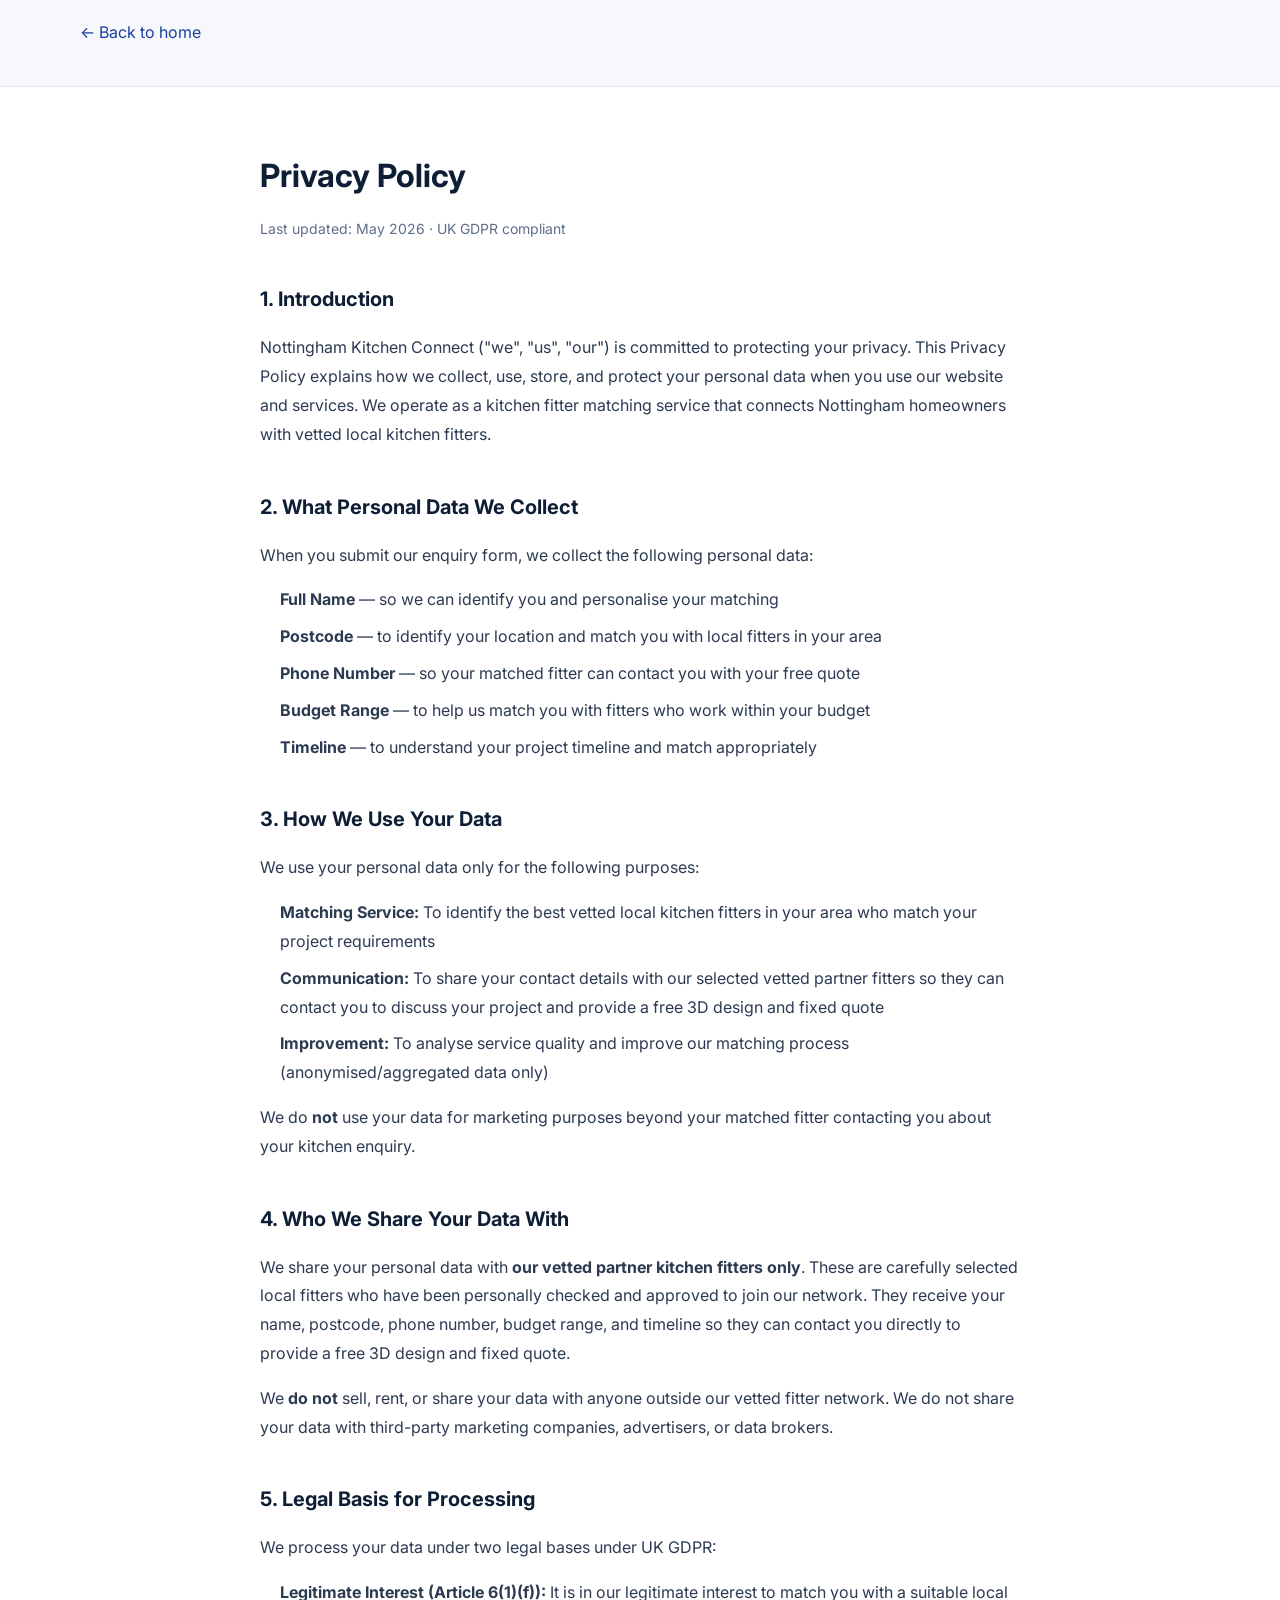
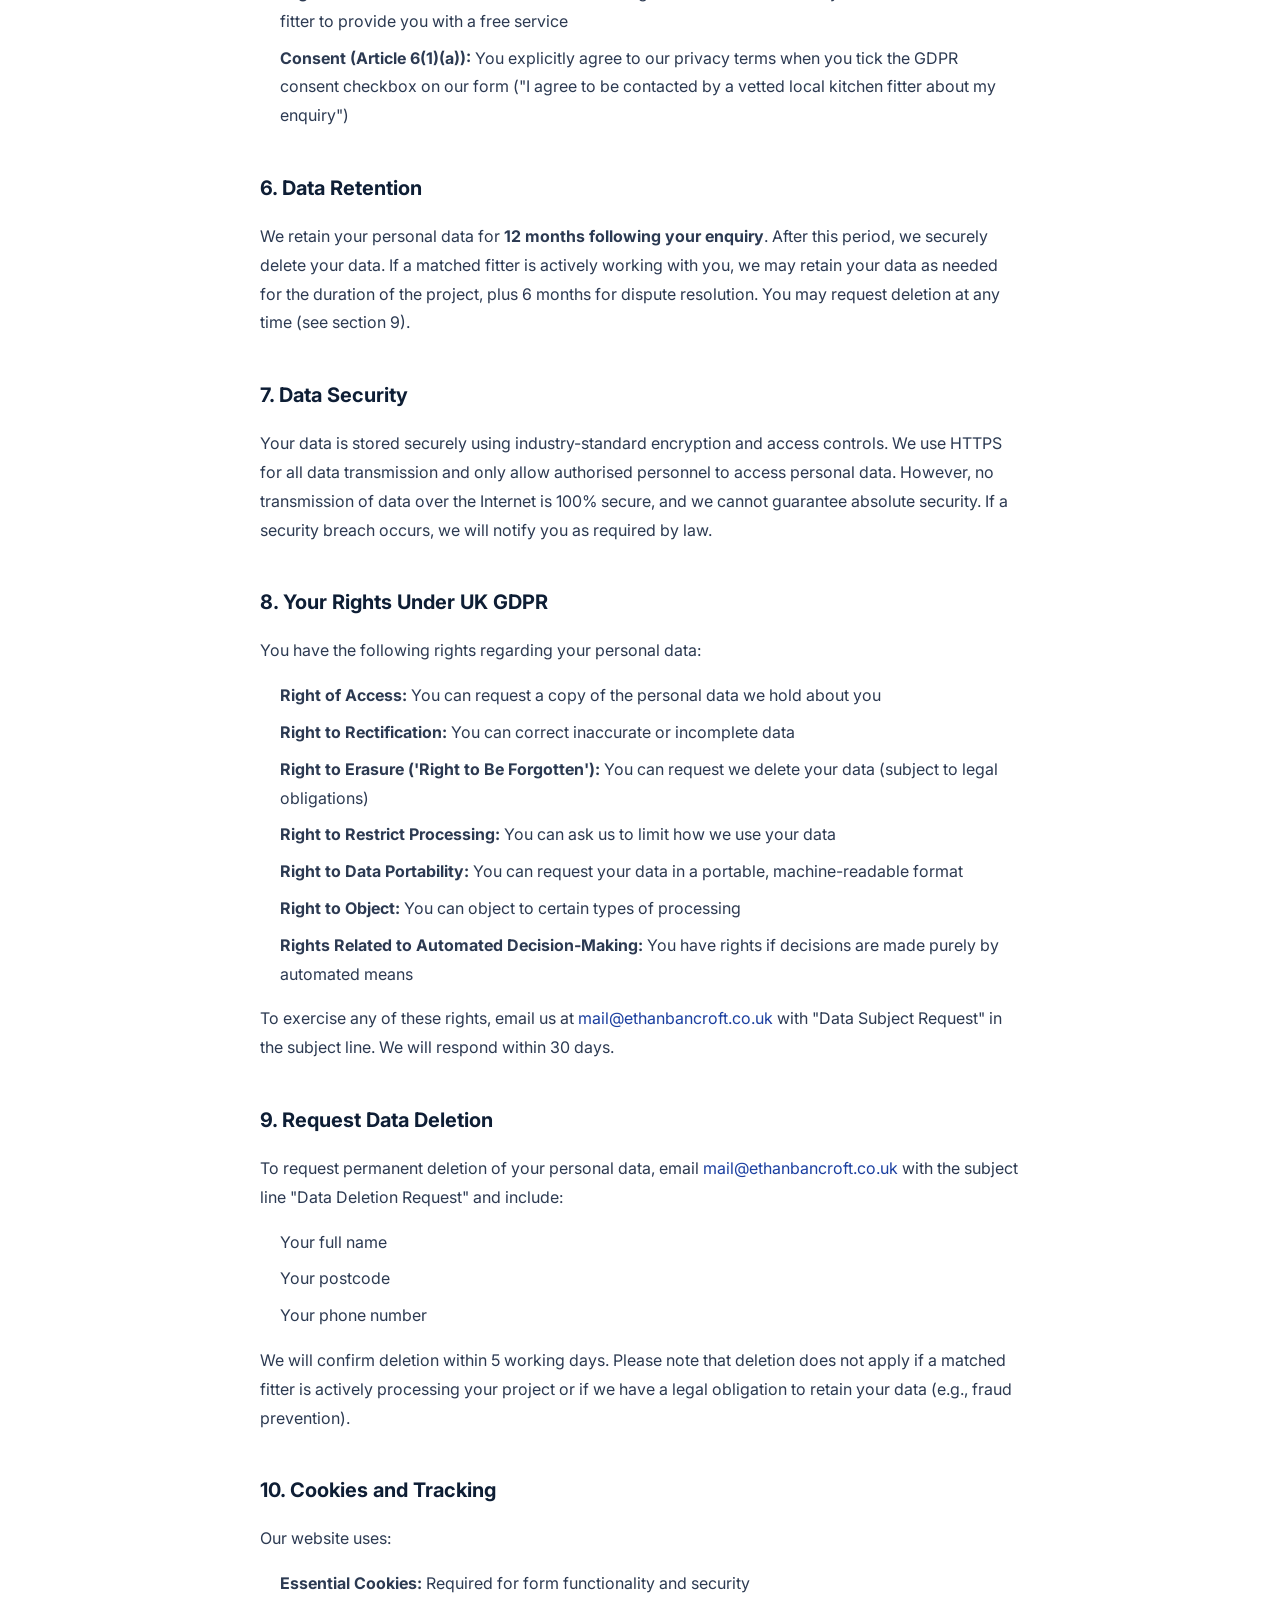
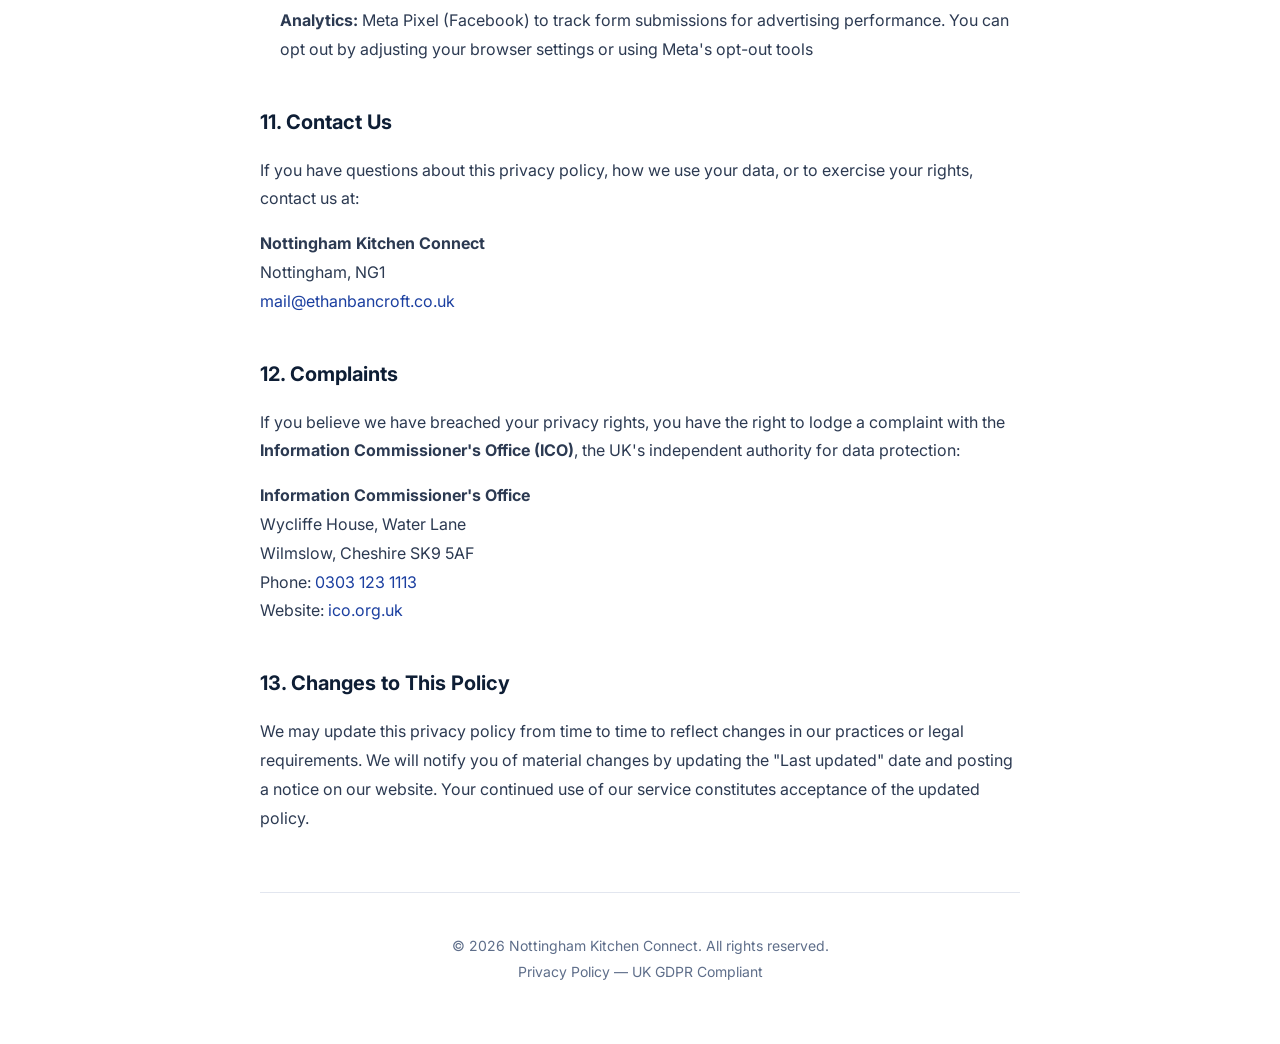
==== privacy-policy/index.html @ a18ee414 "redeploy" ====
<!doctype html>
<html lang="en">
  <head>
    <meta charset="UTF-8" />
    <meta name="viewport" content="width=device-width, initial-scale=1.0" />
    <title>Privacy Policy | Nottingham Kitchen Connect</title>
    <meta name="description" content="Our privacy policy explains how Nottingham Kitchen Connect collects, uses, and protects your personal data in compliance with UK GDPR." />
    <link rel="canonical" href="https://example.com/privacy-policy" />
    <link rel="preconnect" href="https://fonts.googleapis.com" />
    <link rel="preconnect" href="https://fonts.gstatic.com" crossorigin />
    <link href="https://fonts.googleapis.com/css2?family=Inter:wght@400;500;600;700;800&display=swap" rel="stylesheet" />
    <link rel="stylesheet" href="/style.css" />
    <style>
      .privacy-container {
        max-width: 800px;
        margin: 0 auto;
        padding: 60px 20px;
        font-size: 16px;
        line-height: 1.8;
        color: var(--text-body);
      }
      .privacy-container h1 {
        font-size: 32px;
        font-weight: 700;
        margin-bottom: 12px;
        color: var(--navy);
      }
      .privacy-container .meta {
        font-size: 14px;
        color: var(--text-muted);
        margin-bottom: 40px;
      }
      .privacy-container h2 {
        font-size: 20px;
        font-weight: 700;
        margin-top: 40px;
        margin-bottom: 16px;
        color: var(--navy);
      }
      .privacy-container p {
        margin-bottom: 16px;
      }
      .privacy-container ul, .privacy-container ol {
        margin-left: 20px;
        margin-bottom: 16px;
      }
      .privacy-container li {
        margin-bottom: 8px;
      }
      .privacy-container a {
        color: var(--blue);
        text-decoration: none;
      }
      .privacy-container a:hover {
        text-decoration: underline;
      }
      .privacy-footer {
        margin-top: 60px;
        padding-top: 40px;
        border-top: 1px solid var(--grey-100);
        font-size: 14px;
        color: var(--text-muted);
        text-align: center;
      }
      .back-link {
        display: inline-block;
        margin-bottom: 20px;
        color: var(--blue);
        text-decoration: none;
      }
      .back-link:hover {
        text-decoration: underline;
      }
    </style>
  </head>
  <body>

    <div style="background: var(--off-white); padding: 20px 0; border-bottom: 1px solid var(--grey-100);">
      <div class="container">
        <a class="back-link" href="/">&larr; Back to home</a>
      </div>
    </div>

    <main class="privacy-container" role="main">
      <h1>Privacy Policy</h1>
      <p class="meta">Last updated: May 2026 · UK GDPR compliant</p>

      <h2>1. Introduction</h2>
      <p>Nottingham Kitchen Connect (&quot;we&quot;, &quot;us&quot;, &quot;our&quot;) is committed to protecting your privacy. This Privacy Policy explains how we collect, use, store, and protect your personal data when you use our website and services. We operate as a kitchen fitter matching service that connects Nottingham homeowners with vetted local kitchen fitters.</p>

      <h2>2. What Personal Data We Collect</h2>
      <p>When you submit our enquiry form, we collect the following personal data:</p>
      <ul>
        <li><strong>Full Name</strong> — so we can identify you and personalise your matching</li>
        <li><strong>Postcode</strong> — to identify your location and match you with local fitters in your area</li>
        <li><strong>Phone Number</strong> — so your matched fitter can contact you with your free quote</li>
        <li><strong>Budget Range</strong> — to help us match you with fitters who work within your budget</li>
        <li><strong>Timeline</strong> — to understand your project timeline and match appropriately</li>
      </ul>

      <h2>3. How We Use Your Data</h2>
      <p>We use your personal data only for the following purposes:</p>
      <ul>
        <li><strong>Matching Service:</strong> To identify the best vetted local kitchen fitters in your area who match your project requirements</li>
        <li><strong>Communication:</strong> To share your contact details with our selected vetted partner fitters so they can contact you to discuss your project and provide a free 3D design and fixed quote</li>
        <li><strong>Improvement:</strong> To analyse service quality and improve our matching process (anonymised/aggregated data only)</li>
      </ul>
      <p>We do <strong>not</strong> use your data for marketing purposes beyond your matched fitter contacting you about your kitchen enquiry.</p>

      <h2>4. Who We Share Your Data With</h2>
      <p>We share your personal data with <strong>our vetted partner kitchen fitters only</strong>. These are carefully selected local fitters who have been personally checked and approved to join our network. They receive your name, postcode, phone number, budget range, and timeline so they can contact you directly to provide a free 3D design and fixed quote.</p>
      <p>We <strong>do not</strong> sell, rent, or share your data with anyone outside our vetted fitter network. We do not share your data with third-party marketing companies, advertisers, or data brokers.</p>

      <h2>5. Legal Basis for Processing</h2>
      <p>We process your data under two legal bases under UK GDPR:</p>
      <ul>
        <li><strong>Legitimate Interest (Article 6(1)(f)):</strong> It is in our legitimate interest to match you with a suitable local fitter to provide you with a free service</li>
        <li><strong>Consent (Article 6(1)(a)):</strong> You explicitly agree to our privacy terms when you tick the GDPR consent checkbox on our form (&quot;I agree to be contacted by a vetted local kitchen fitter about my enquiry&quot;)</li>
      </ul>

      <h2>6. Data Retention</h2>
      <p>We retain your personal data for <strong>12 months following your enquiry</strong>. After this period, we securely delete your data. If a matched fitter is actively working with you, we may retain your data as needed for the duration of the project, plus 6 months for dispute resolution. You may request deletion at any time (see section 9).</p>

      <h2>7. Data Security</h2>
      <p>Your data is stored securely using industry-standard encryption and access controls. We use HTTPS for all data transmission and only allow authorised personnel to access personal data. However, no transmission of data over the Internet is 100% secure, and we cannot guarantee absolute security. If a security breach occurs, we will notify you as required by law.</p>

      <h2>8. Your Rights Under UK GDPR</h2>
      <p>You have the following rights regarding your personal data:</p>
      <ul>
        <li><strong>Right of Access:</strong> You can request a copy of the personal data we hold about you</li>
        <li><strong>Right to Rectification:</strong> You can correct inaccurate or incomplete data</li>
        <li><strong>Right to Erasure ('Right to Be Forgotten'):</strong> You can request we delete your data (subject to legal obligations)</li>
        <li><strong>Right to Restrict Processing:</strong> You can ask us to limit how we use your data</li>
        <li><strong>Right to Data Portability:</strong> You can request your data in a portable, machine-readable format</li>
        <li><strong>Right to Object:</strong> You can object to certain types of processing</li>
        <li><strong>Rights Related to Automated Decision-Making:</strong> You have rights if decisions are made purely by automated means</li>
      </ul>
      <p>To exercise any of these rights, email us at <a href="mailto:mail@ethanbancroft.co.uk">mail@ethanbancroft.co.uk</a> with &quot;Data Subject Request&quot; in the subject line. We will respond within 30 days.</p>

      <h2>9. Request Data Deletion</h2>
      <p>To request permanent deletion of your personal data, email <a href="mailto:mail@ethanbancroft.co.uk">mail@ethanbancroft.co.uk</a> with the subject line &quot;Data Deletion Request&quot; and include:</p>
      <ul>
        <li>Your full name</li>
        <li>Your postcode</li>
        <li>Your phone number</li>
      </ul>
      <p>We will confirm deletion within 5 working days. Please note that deletion does not apply if a matched fitter is actively processing your project or if we have a legal obligation to retain your data (e.g., fraud prevention).</p>

      <h2>10. Cookies and Tracking</h2>
      <p>Our website uses:</p>
      <ul>
        <li><strong>Essential Cookies:</strong> Required for form functionality and security</li>
        <li><strong>Analytics:</strong> Meta Pixel (Facebook) to track form submissions for advertising performance. You can opt out by adjusting your browser settings or using Meta's opt-out tools</li>
      </ul>

      <h2>11. Contact Us</h2>
      <p>If you have questions about this privacy policy, how we use your data, or to exercise your rights, contact us at:</p>
      <p>
        <strong>Nottingham Kitchen Connect</strong><br>
        Nottingham, NG1<br>
        <a href="mailto:mail@ethanbancroft.co.uk">mail@ethanbancroft.co.uk</a>
      </p>

      <h2>12. Complaints</h2>
      <p>If you believe we have breached your privacy rights, you have the right to lodge a complaint with the <strong>Information Commissioner's Office (ICO)</strong>, the UK's independent authority for data protection:</p>
      <p>
        <strong>Information Commissioner's Office</strong><br>
        Wycliffe House, Water Lane<br>
        Wilmslow, Cheshire SK9 5AF<br>
        Phone: <a href="tel:+441625545745">0303 123 1113</a><br>
        Website: <a href="https://ico.org.uk" target="_blank" rel="noopener noreferrer">ico.org.uk</a>
      </p>

      <h2>13. Changes to This Policy</h2>
      <p>We may update this privacy policy from time to time to reflect changes in our practices or legal requirements. We will notify you of material changes by updating the &quot;Last updated&quot; date and posting a notice on our website. Your continued use of our service constitutes acceptance of the updated policy.</p>

      <div class="privacy-footer">
        &copy; 2026 Nottingham Kitchen Connect. All rights reserved.<br>
        Privacy Policy — UK GDPR Compliant
      </div>
    </main>

  </body>
</html>
---- style.css ----
/* ══════════════════════════════════════════════
   DESIGN TOKENS
══════════════════════════════════════════════ */
:root {
  --navy:        #0e1e35;
  --navy-mid:    #142640;
  --navy-light:  #1e3356;
  --blue:        #1B3FA0;
  --blue-light:  #2651c4;
  --accent:      #ff6b35;
  --accent-dark: #e05520;
  --white:       #ffffff;
  --off-white:   #f7f8fc;
  --grey-50:     #f0f2f7;
  --grey-100:    #e2e6ef;
  --grey-300:    #b0bac9;
  --grey-500:    #6b7a96;
  --grey-700:    #3a4560;
  --text-body:   #2c3a52;
  --text-muted:  #5e6e8a;

  --radius-sm:   6px;
  --radius-md:   12px;
  --radius-lg:   18px;
  --radius-xl:   24px;

  --shadow-sm:   0 1px 4px rgba(14,30,53,.06);
  --shadow-md:   0 4px 20px rgba(14,30,53,.10);
  --shadow-lg:   0 12px 40px rgba(14,30,53,.16);

  --transition:  0.22s ease;

  --container:   1200px;
  --font:        'Inter', system-ui, -apple-system, sans-serif;
}

/* ══════════════════════════════════════════════
   RESET & BASE
══════════════════════════════════════════════ */
*, *::before, *::after { box-sizing: border-box; margin: 0; padding: 0; }

html {
  scroll-behavior: smooth;
  -webkit-text-size-adjust: 100%;
}

body {
  font-family: var(--font);
  font-size: 16px;
  line-height: 1.6;
  color: var(--text-body);
  background: var(--white);
  -webkit-font-smoothing: antialiased;
}

img {
  display: block;
  max-width: 100%;
  height: auto;
}

a { color: inherit; text-decoration: none; }

button {
  font-family: var(--font);
  cursor: pointer;
  border: none;
  background: none;
}

ul { list-style: none; }

/* ══════════════════════════════════════════════
   UTILITIES
══════════════════════════════════════════════ */
.container {
  width: 100%;
  max-width: var(--container);
  margin-inline: auto;
  padding-inline: clamp(1.25rem, 5vw, 2.5rem);
}

.section-eyebrow {
  display: inline-block;
  font-size: 0.75rem;
  font-weight: 700;
  letter-spacing: 0.12em;
  text-transform: uppercase;
  color: var(--blue);
  margin-bottom: 0.75rem;
}

.section-eyebrow--light { color: rgba(255,255,255,.65); }

.section-title {
  font-size: clamp(1.75rem, 4vw, 2.5rem);
  font-weight: 800;
  line-height: 1.18;
  color: var(--navy);
  margin-bottom: 0.75rem;
  letter-spacing: -0.02em;
}

.section-subtitle {
  font-size: 1.0625rem;
  color: var(--text-muted);
  max-width: 540px;
  line-height: 1.65;
}

/* ══════════════════════════════════════════════
   BUTTONS
══════════════════════════════════════════════ */
.btn {
  display: inline-flex;
  align-items: center;
  justify-content: center;
  gap: 0.5rem;
  padding: 0.875rem 2rem;
  border-radius: var(--radius-md);
  font-size: 1.0625rem;
  font-weight: 700;
  letter-spacing: 0.01em;
  transition: transform var(--transition), box-shadow var(--transition), background var(--transition);
  white-space: nowrap;
  position: relative;
  overflow: hidden;
}

.btn--cta {
  background: var(--accent);
  color: var(--white);
  box-shadow: 0 4px 20px rgba(255,107,53,.35);
}

.btn--cta:hover {
  background: var(--accent-dark);
  transform: translateY(-2px);
  box-shadow: 0 8px 28px rgba(255,107,53,.45);
}

.btn--cta:active { transform: translateY(0); }

.btn--full { width: 100%; }

/* ══════════════════════════════════════════════
   FORMS
══════════════════════════════════════════════ */
.form-card {
  background: var(--white);
  border-radius: var(--radius-xl);
  padding: clamp(1.5rem, 4vw, 2.25rem);
  box-shadow: var(--shadow-lg);
  width: 100%;
}

.form-card--light {
  background: var(--white);
  box-shadow: 0 16px 48px rgba(14,30,53,.18);
}

.form-card__label {
  font-size: 0.875rem;
  font-weight: 600;
  color: var(--text-muted);
  margin-bottom: 1.25rem;
  text-align: center;
}

.lead-form {
  display: flex;
  flex-direction: column;
  gap: 0.875rem;
}

.form-field {
  display: flex;
  flex-direction: column;
  gap: 0.35rem;
}

.form-field label {
  font-size: 0.8125rem;
  font-weight: 600;
  color: var(--grey-700);
  letter-spacing: 0.01em;
}

.form-field input,
.form-field select {
  padding: 0.75rem 1rem;
  border: 1.5px solid var(--grey-100);
  border-radius: var(--radius-sm);
  font-family: var(--font);
  font-size: 0.9375rem;
  color: var(--text-body);
  background: var(--off-white);
  transition: border-color var(--transition), box-shadow var(--transition);
  -webkit-appearance: none;
  appearance: none;
}

.form-field select {
  background-image: url("data:image/svg+xml,%3Csvg xmlns='http://www.w3.org/2000/svg' width='16' height='16' viewBox='0 0 16 16' fill='none'%3E%3Cpath d='M4 6l4 4 4-4' stroke='%236b7a96' stroke-width='1.5' stroke-linecap='round' stroke-linejoin='round'/%3E%3C/svg%3E");
  background-repeat: no-repeat;
  background-position: right 0.875rem center;
  padding-right: 2.5rem;
  cursor: pointer;
}

.form-field input:focus,
.form-field select:focus {
  outline: none;
  border-color: var(--blue);
  box-shadow: 0 0 0 3px rgba(27,63,160,.12);
  background: var(--white);
}

.form-field input.invalid,
.form-field select.invalid,
.form-consent input.invalid {
  border-color: #e53e3e;
  box-shadow: 0 0 0 3px rgba(229,62,62,.1);
}

.form-consent {
  display: grid;
  grid-template-columns: auto 1fr;
  gap: 0.6rem;
  align-items: start;
  font-size: 0.78rem;
  line-height: 1.45;
  color: var(--text-muted);
}

.form-consent input {
  width: 18px;
  height: 18px;
  margin-top: 0.1rem;
  accent-color: var(--blue);
}

.form-consent label { cursor: pointer; }

.form-consent a {
  color: var(--blue);
  text-decoration: underline;
  text-underline-offset: 2px;
}

.form-trust {
  text-align: center;
  font-size: 0.8rem;
  color: var(--text-muted);
  font-weight: 500;
  margin-top: 0.25rem;
  letter-spacing: 0.01em;
}

.form-success {
  text-align: center;
  padding: 2rem 1rem;
}

.form-success__icon {
  width: 64px;
  height: 64px;
  border-radius: 50%;
  background: #dcfce7;
  color: #16a34a;
  font-size: 1.75rem;
  display: flex;
  align-items: center;
  justify-content: center;
  margin: 0 auto 1.25rem;
  font-weight: 700;
}

.form-success h3 {
  font-size: 1.375rem;
  font-weight: 800;
  color: var(--navy);
  margin-bottom: 0.5rem;
}

.form-success p {
  color: var(--text-muted);
  font-size: 0.9375rem;
}

/* ══════════════════════════════════════════════
   HERO
══════════════════════════════════════════════ */
.hero {
  position: relative;
  background: var(--navy);
  min-height: 100svh;
  display: flex;
  align-items: center;
  padding-block: clamp(4rem, 10vw, 6rem);
  overflow: hidden;
}

.hero::before {
  content: '';
  position: absolute;
  inset: 0;
  background:
    radial-gradient(ellipse 80% 60% at 70% 40%, rgba(27,63,160,.35) 0%, transparent 65%),
    radial-gradient(ellipse 50% 50% at 10% 80%, rgba(255,107,53,.12) 0%, transparent 60%);
  pointer-events: none;
}

.hero__bg-overlay {
  position: absolute;
  inset: 0;
  background-image: image-set(
    url("https://images.pexels.com/photos/1080721/pexels-photo-1080721.jpeg?auto=compress&cs=tinysrgb&w=1400&fm=webp") type("image/webp"),
    url("https://images.pexels.com/photos/1080721/pexels-photo-1080721.jpeg?auto=compress&cs=tinysrgb&w=1400") type("image/jpeg")
  );
  background-size: cover;
  background-position: center;
  opacity: 0.08;
  pointer-events: none;
}

.hero__inner {
  position: relative;
  z-index: 1;
  display: grid;
  grid-template-columns: 1fr;
  gap: clamp(2rem, 5vw, 3.5rem);
  align-items: start;
  min-width: 0;
}

.hero__topbar {
  position: absolute;
  top: 1.25rem;
  left: 50%;
  z-index: 2;
  transform: translateX(-50%);
  display: flex;
  align-items: center;
  justify-content: space-between;
  gap: 1rem;
}

.hero__brand {
  font-size: 0.9rem;
  font-weight: 800;
  color: var(--white);
  letter-spacing: -0.01em;
}

.hero__phone,
.footer__phone {
  font-size: 0.875rem;
  font-weight: 700;
  color: var(--white);
  text-decoration: underline;
  text-underline-offset: 3px;
}

@media (min-width: 900px) {
  .hero__inner {
    grid-template-columns: 1fr 420px;
    align-items: center;
  }
}

@media (min-width: 1080px) {
  .hero__inner { grid-template-columns: 1fr 480px; }
}

.hero__eyebrow {
  display: inline-flex;
  align-items: center;
  gap: 0.5rem;
  font-size: 0.8125rem;
  font-weight: 600;
  letter-spacing: 0.1em;
  text-transform: uppercase;
  color: var(--accent);
  margin-bottom: 1.25rem;
}

.hero__eyebrow::before {
  content: '';
  display: inline-block;
  width: 24px;
  height: 2px;
  background: var(--accent);
  border-radius: 2px;
}

.hero__headline {
  font-size: clamp(2rem, 5.5vw, 3.5rem);
  font-weight: 900;
  line-height: 1.1;
  letter-spacing: -0.025em;
  color: var(--white);
  margin-bottom: 1.25rem;
  overflow-wrap: anywhere;
}

.hero__subhead {
  font-size: clamp(1rem, 2vw, 1.125rem);
  color: rgba(255,255,255,.75);
  line-height: 1.7;
  max-width: 520px;
  margin-bottom: 2rem;
}

.hero__form-wrap {
  width: 100%;
  min-width: 0;
}

/* ══════════════════════════════════════════════
   HOW IT WORKS
══════════════════════════════════════════════ */
.how {
  padding-block: clamp(4rem, 8vw, 6.5rem);
  background: var(--off-white);
  text-align: center;
}

.how .section-subtitle { margin-inline: auto; }

.steps {
  display: flex;
  flex-direction: column;
  gap: 0;
  margin-top: clamp(2.5rem, 5vw, 3.5rem);
  align-items: center;
}

@media (min-width: 720px) {
  .steps {
    flex-direction: row;
    align-items: flex-start;
    justify-content: center;
    gap: 0;
  }
}

.step {
  flex: 1;
  max-width: 300px;
  display: flex;
  flex-direction: column;
  align-items: center;
  text-align: center;
  padding: 0 1rem;
}

.step__num {
  font-size: 0.75rem;
  font-weight: 800;
  letter-spacing: 0.1em;
  color: var(--blue);
  margin-bottom: 0.75rem;
}

.step__icon {
  width: 72px;
  height: 72px;
  border-radius: 50%;
  background: var(--white);
  box-shadow: var(--shadow-md);
  display: flex;
  align-items: center;
  justify-content: center;
  color: var(--navy-light);
  margin-bottom: 1.25rem;
  transition: transform var(--transition), box-shadow var(--transition);
}

.step:hover .step__icon {
  transform: translateY(-4px);
  box-shadow: var(--shadow-lg);
}

.step h3 {
  font-size: 1.0625rem;
  font-weight: 700;
  color: var(--navy);
  margin-bottom: 0.625rem;
  letter-spacing: -0.01em;
}

.step p {
  font-size: 0.9375rem;
  color: var(--text-muted);
  line-height: 1.65;
}

.step__connector {
  display: none;
}

@media (min-width: 720px) {
  .step__connector {
    display: block;
    flex: 0 0 60px;
    height: 2px;
    background: linear-gradient(90deg, var(--grey-100), var(--blue-light), var(--grey-100));
    margin-top: 36px;
    opacity: 0.4;
    position: relative;
  }

  .step__connector::after {
    content: '';
    position: absolute;
    right: -5px;
    top: 50%;
    transform: translateY(-50%);
    width: 8px;
    height: 8px;
    border-right: 2px solid var(--blue-light);
    border-top: 2px solid var(--blue-light);
    rotate: 45deg;
    opacity: 0.5;
  }
}

/* ══════════════════════════════════════════════
   GALLERY
══════════════════════════════════════════════ */
.gallery {
  padding-block: clamp(4rem, 8vw, 6.5rem);
  background: var(--white);
}

.gallery__grid {
  display: grid;
  grid-template-columns: 1fr;
  gap: 2rem;
  margin-top: clamp(2rem, 4vw, 3rem);
}

@media (min-width: 640px) {
  .gallery__grid { grid-template-columns: repeat(2, 1fr); }
}

.gallery__item {
  border-radius: var(--radius-lg);
  overflow: hidden;
  box-shadow: var(--shadow-md);
  transition: transform var(--transition), box-shadow var(--transition);
}

.gallery__item:hover {
  transform: translateY(-4px);
  box-shadow: var(--shadow-lg);
}

.gallery__pair {
  display: grid;
  grid-template-columns: 1fr;
}

.gallery__img-wrap {
  position: relative;
  overflow: hidden;
  aspect-ratio: 4/3;
}

.gallery__img-wrap img {
  width: 100%;
  height: 100%;
  object-fit: cover;
  transition: transform 0.5s ease;
}

.gallery__img-wrap picture {
  display: block;
  width: 100%;
  height: 100%;
}

.gallery__item:hover .gallery__img-wrap img { transform: scale(1.04); }

.gallery__img-wrap--after { display: none; }

.gallery__badge {
  position: absolute;
  bottom: 0.5rem;
  left: 0.5rem;
  font-size: 0.6875rem;
  font-weight: 700;
  letter-spacing: 0.08em;
  text-transform: uppercase;
  padding: 0.2rem 0.55rem;
  border-radius: var(--radius-sm);
}

.gallery__badge--before {
  background: rgba(0,0,0,.55);
  color: rgba(255,255,255,.8);
}

.gallery__badge--after {
  background: var(--accent);
  color: var(--white);
}

.gallery__caption {
  padding: 0.875rem 1.125rem;
  font-size: 0.875rem;
  font-weight: 500;
  color: var(--text-muted);
  background: var(--off-white);
  border-top: 1px solid var(--grey-100);
}

/* ══════════════════════════════════════════════
   BENEFITS
══════════════════════════════════════════════ */
.benefits {
  padding-block: clamp(4rem, 8vw, 6.5rem);
  background: var(--navy);
  position: relative;
  overflow: hidden;
}

.benefits::before {
  content: '';
  position: absolute;
  inset: 0;
  background: radial-gradient(ellipse 70% 80% at 100% 50%, rgba(27,63,160,.3) 0%, transparent 60%);
  pointer-events: none;
}

.benefits > .container { position: relative; z-index: 1; }

.benefits .section-title { color: var(--white); }
.benefits .section-subtitle { color: rgba(255,255,255,.6); }
.benefits .section-eyebrow { color: var(--accent); }

.benefits__grid {
  display: grid;
  grid-template-columns: 1fr;
  gap: 1.25rem;
  margin-top: clamp(2rem, 4vw, 3rem);
}

@media (min-width: 640px) {
  .benefits__grid { grid-template-columns: repeat(2, 1fr); }
}

@media (min-width: 960px) {
  .benefits__grid { grid-template-columns: repeat(4, 1fr); }
}

.benefit-card {
  background: rgba(255,255,255,.05);
  border: 1px solid rgba(255,255,255,.08);
  border-radius: var(--radius-lg);
  padding: 1.75rem 1.5rem;
  transition: background var(--transition), transform var(--transition), border-color var(--transition);
}

.benefit-card:hover {
  background: rgba(255,255,255,.09);
  border-color: rgba(255,107,53,.3);
  transform: translateY(-3px);
}

.benefit-card__icon {
  width: 52px;
  height: 52px;
  border-radius: var(--radius-md);
  background: rgba(255,107,53,.15);
  color: var(--accent);
  display: flex;
  align-items: center;
  justify-content: center;
  margin-bottom: 1.25rem;
  transition: background var(--transition);
}

.benefit-card:hover .benefit-card__icon {
  background: rgba(255,107,53,.25);
}

.benefit-card h3 {
  font-size: 1rem;
  font-weight: 700;
  color: var(--white);
  margin-bottom: 0.625rem;
  letter-spacing: -0.01em;
}

.benefit-card p {
  font-size: 0.9rem;
  color: rgba(255,255,255,.6);
  line-height: 1.7;
}

/* ══════════════════════════════════════════════
   TESTIMONIALS
══════════════════════════════════════════════ */
.testimonials {
  padding-block: clamp(4rem, 8vw, 6.5rem);
  background: var(--off-white);
  text-align: center;
}

.testimonials .section-subtitle { margin-inline: auto; }

.testimonials__grid {
  display: grid;
  grid-template-columns: 1fr;
  gap: 1.25rem;
  margin-top: clamp(2rem, 4vw, 3rem);
  text-align: left;
}

@media (min-width: 720px) {
  .testimonials__grid { grid-template-columns: repeat(3, 1fr); }
}

.testimonial-card {
  background: var(--white);
  border-radius: var(--radius-lg);
  padding: 1.875rem 1.625rem;
  box-shadow: var(--shadow-sm);
  border: 1px solid var(--grey-100);
  display: flex;
  flex-direction: column;
  gap: 1rem;
  transition: transform var(--transition), box-shadow var(--transition);
}

.testimonial-card:hover {
  transform: translateY(-4px);
  box-shadow: var(--shadow-md);
}

.testimonial-card__stars {
  color: #f59e0b;
  font-size: 1.0625rem;
  letter-spacing: 0.05em;
}

.testimonial-card blockquote {
  flex: 1;
}

.testimonial-card blockquote p {
  font-size: 0.9375rem;
  color: var(--text-body);
  line-height: 1.75;
  font-style: italic;
}

.testimonial-card footer {
  display: flex;
  align-items: center;
  gap: 0.875rem;
  padding-top: 1rem;
  border-top: 1px solid var(--grey-100);
}

.testimonial-card__avatar {
  width: 42px;
  height: 42px;
  border-radius: 50%;
  background: linear-gradient(135deg, var(--blue), var(--blue-light));
  color: var(--white);
  font-weight: 700;
  font-size: 1rem;
  display: flex;
  align-items: center;
  justify-content: center;
  flex-shrink: 0;
}

.testimonial-card footer strong {
  display: block;
  font-size: 0.9rem;
  font-weight: 700;
  color: var(--navy);
}

.testimonial-card footer span {
  font-size: 0.8125rem;
  color: var(--text-muted);
}

/* ══════════════════════════════════════════════
   FAQ
══════════════════════════════════════════════ */
.faq {
  padding-block: clamp(4rem, 8vw, 6.5rem);
  background: var(--white);
}

.faq .section-title { text-align: center; }
.faq .section-eyebrow { display: block; text-align: center; }

.faq__list {
  max-width: 760px;
  margin: clamp(2rem, 4vw, 3rem) auto 0;
  display: flex;
  flex-direction: column;
  gap: 0.75rem;
}

.faq-item {
  border: 1.5px solid var(--grey-100);
  border-radius: var(--radius-md);
  overflow: hidden;
  transition: border-color var(--transition), box-shadow var(--transition);
}

.faq-item:has(.faq-item__question[aria-expanded="true"]) {
  border-color: var(--blue);
  box-shadow: 0 0 0 3px rgba(27,63,160,.08);
}

.faq-item__question {
  width: 100%;
  display: flex;
  align-items: center;
  justify-content: space-between;
  gap: 1rem;
  padding: 1.125rem 1.375rem;
  text-align: left;
  font-size: 0.9688rem;
  font-weight: 600;
  color: var(--navy);
  background: var(--white);
  transition: background var(--transition), color var(--transition);
}

.faq-item__question:hover { background: var(--off-white); }

.faq-item__question[aria-expanded="true"] {
  color: var(--blue);
  background: rgba(27,63,160,.04);
}

.faq-item__icon {
  flex-shrink: 0;
  color: var(--grey-300);
  transition: transform var(--transition), color var(--transition);
}

.faq-item__question[aria-expanded="true"] .faq-item__icon {
  transform: rotate(180deg);
  color: var(--blue);
}

.faq-item__answer {
  max-height: 0;
  overflow: hidden;
  transition: max-height 0.38s cubic-bezier(0.4, 0, 0.2, 1);
}

.faq-item__answer p {
  padding: 0 1.375rem 1.25rem;
  font-size: 0.9375rem;
  color: var(--text-muted);
  line-height: 1.75;
}

/* ══════════════════════════════════════════════
   CTA FORM (REPEAT)
══════════════════════════════════════════════ */
.cta-form {
  padding-block: clamp(4rem, 8vw, 6.5rem);
  background: var(--navy-mid);
  position: relative;
  overflow: hidden;
}

.cta-form::before {
  content: '';
  position: absolute;
  inset: 0;
  background: radial-gradient(ellipse 60% 70% at 30% 50%, rgba(27,63,160,.25) 0%, transparent 60%);
  pointer-events: none;
}

.cta-form__inner {
  position: relative;
  z-index: 1;
  display: grid;
  grid-template-columns: 1fr;
  gap: clamp(2.5rem, 5vw, 4rem);
  align-items: center;
}

@media (min-width: 900px) {
  .cta-form__inner { grid-template-columns: 1fr 420px; }
}

.cta-form__title {
  font-size: clamp(1.875rem, 4.5vw, 2.75rem);
  font-weight: 900;
  color: var(--white);
  letter-spacing: -0.025em;
  line-height: 1.12;
  margin-bottom: 1rem;
}

.cta-form__sub {
  font-size: 1.0625rem;
  color: rgba(255,255,255,.65);
  line-height: 1.65;
  margin-bottom: 1.75rem;
}

.cta-form__checks {
  display: flex;
  flex-direction: column;
  gap: 0.6rem;
}

.cta-form__checks li {
  font-size: 0.9375rem;
  font-weight: 500;
  color: rgba(255,255,255,.8);
  display: flex;
  align-items: center;
  gap: 0.75rem;
}

.cta-form__checks li::before {
  content: '';
  display: inline-block;
  width: 18px;
  height: 18px;
  border-radius: 50%;
  background: rgba(255,107,53,.2);
  border: 1.5px solid rgba(255,107,53,.5);
  flex-shrink: 0;
}

/* ══════════════════════════════════════════════
   FOOTER
══════════════════════════════════════════════ */
.footer {
  background: var(--navy);
  border-top: 1px solid rgba(255,255,255,.06);
  padding-block: 2rem;
}

.footer__inner {
  display: flex;
  flex-direction: column;
  align-items: center;
  gap: 0.5rem;
  text-align: center;
}

.footer__brand {
  font-weight: 800;
  font-size: 1rem;
  color: var(--white);
  letter-spacing: -0.01em;
}

.footer__copy {
  font-size: 0.8125rem;
  color: rgba(255,255,255,.4);
}

.footer__address {
  font-size: 0.8125rem;
  color: rgba(255,255,255,.55);
}

.footer__link {
  color: rgba(255,255,255,.55);
  text-decoration: underline;
  text-underline-offset: 3px;
  transition: color var(--transition);
}

.footer__link:hover { color: var(--white); }

/* Privacy policy */
.privacy-page {
  min-height: 100svh;
  background: var(--off-white);
  padding-block: clamp(3rem, 8vw, 5rem);
}

.privacy-page__inner { max-width: 820px; }

.privacy-page__back {
  display: inline-block;
  color: var(--blue);
  font-weight: 700;
  font-size: 0.9rem;
  margin-bottom: 2rem;
  text-decoration: underline;
  text-underline-offset: 3px;
}

.privacy-page h1 {
  font-size: clamp(2rem, 5vw, 3rem);
  line-height: 1.1;
  color: var(--navy);
  margin-bottom: 1rem;
}

.privacy-page h2 {
  font-size: 1.2rem;
  color: var(--navy);
  margin-top: 2rem;
  margin-bottom: 0.5rem;
}

.privacy-page p {
  color: var(--text-body);
  margin-bottom: 1rem;
}

.privacy-page a {
  color: var(--blue);
  text-decoration: underline;
  text-underline-offset: 3px;
}

/* ══════════════════════════════════════════════
   SCROLL REVEAL ANIMATIONS
══════════════════════════════════════════════ */
.reveal {
  opacity: 0;
  transform: translateY(24px);
  transition: opacity 0.6s ease, transform 0.6s ease;
}

.reveal.visible {
  opacity: 1;
  transform: none;
}

.reveal--delay-1 { transition-delay: 0.1s; }
.reveal--delay-2 { transition-delay: 0.2s; }
.reveal--delay-3 { transition-delay: 0.3s; }
.reveal--delay-4 { transition-delay: 0.4s; }

/* ══════════════════════════════════════════════
   LOADING STATE
══════════════════════════════════════════════ */
.btn--loading {
  pointer-events: none;
  opacity: 0.75;
}

.btn--loading::after {
  content: '';
  width: 16px;
  height: 16px;
  border: 2px solid rgba(255,255,255,.4);
  border-top-color: white;
  border-radius: 50%;
  animation: spin 0.7s linear infinite;
  margin-left: 0.5rem;
}

@keyframes spin { to { transform: rotate(360deg); } }

/* ══════════════════════════════════════════════
   RESPONSIVE TWEAKS
══════════════════════════════════════════════ */
@media (max-width: 639px) {
  .hero {
    padding-top: 5.5rem;
  }

  .hero__topbar {
    flex-wrap: wrap;
    align-items: flex-start;
  }

  .hero__brand,
  .hero__phone {
    font-size: 0.8125rem;
  }

  .hero__headline {
    font-size: 2rem;
  }

  .form-card {
    min-width: 0;
  }

  .form-card__label,
  .form-consent label,
  .form-trust {
    overflow-wrap: anywhere;
  }

  .btn {
    white-space: normal;
    min-height: 52px;
  }

  .step { max-width: 100%; padding: 1.5rem 0; }
}

@media (max-width: 520px) {
  .hero__inner,
  .hero__content,
  .cta-form__inner {
    max-width: 100%;
    min-width: 0;
  }

  .hero__headline,
  .hero__subhead,
  .hero__eyebrow {
    max-width: min(335px, calc(100vw - 2.5rem));
  }

  .hero__topbar,
  .hero__form-wrap,
  .form-card {
    max-width: min(335px, calc(100vw - 2.5rem));
  }

  .hero__phone {
    margin-left: auto;
  }
}
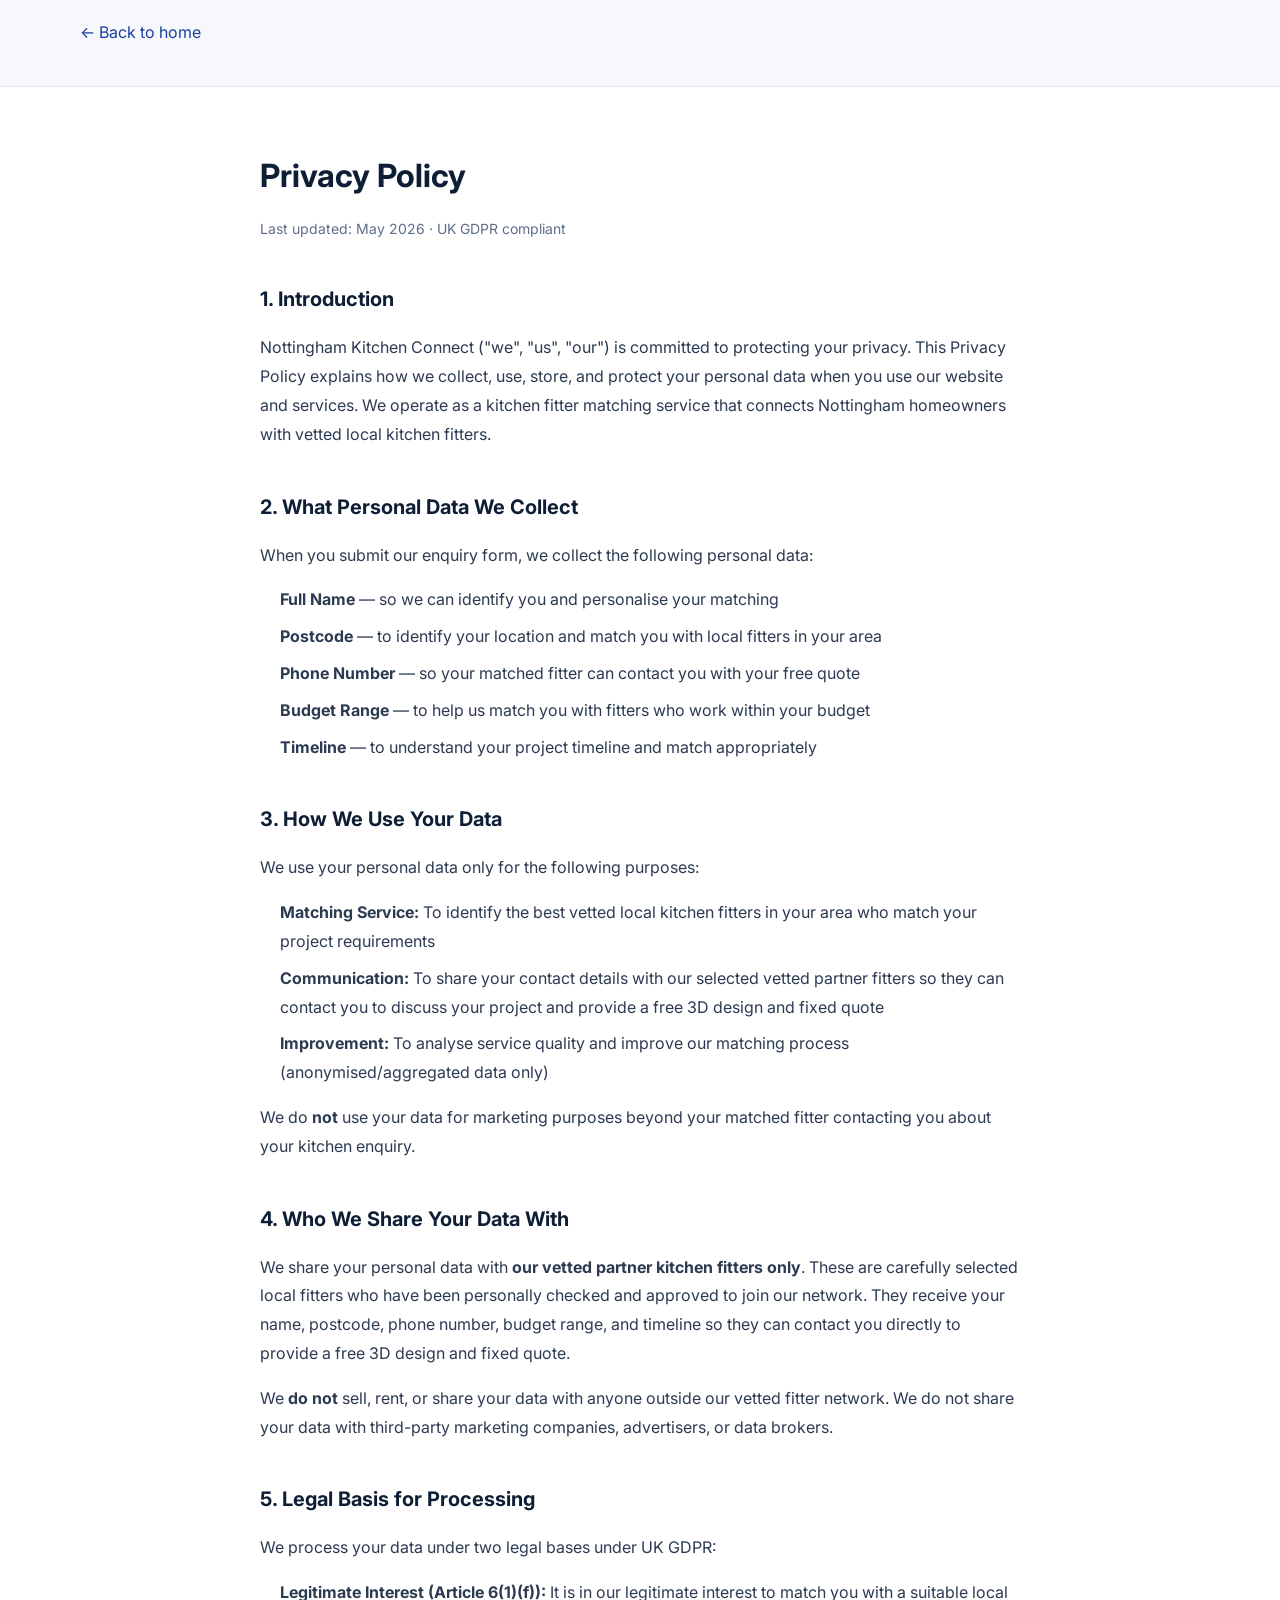
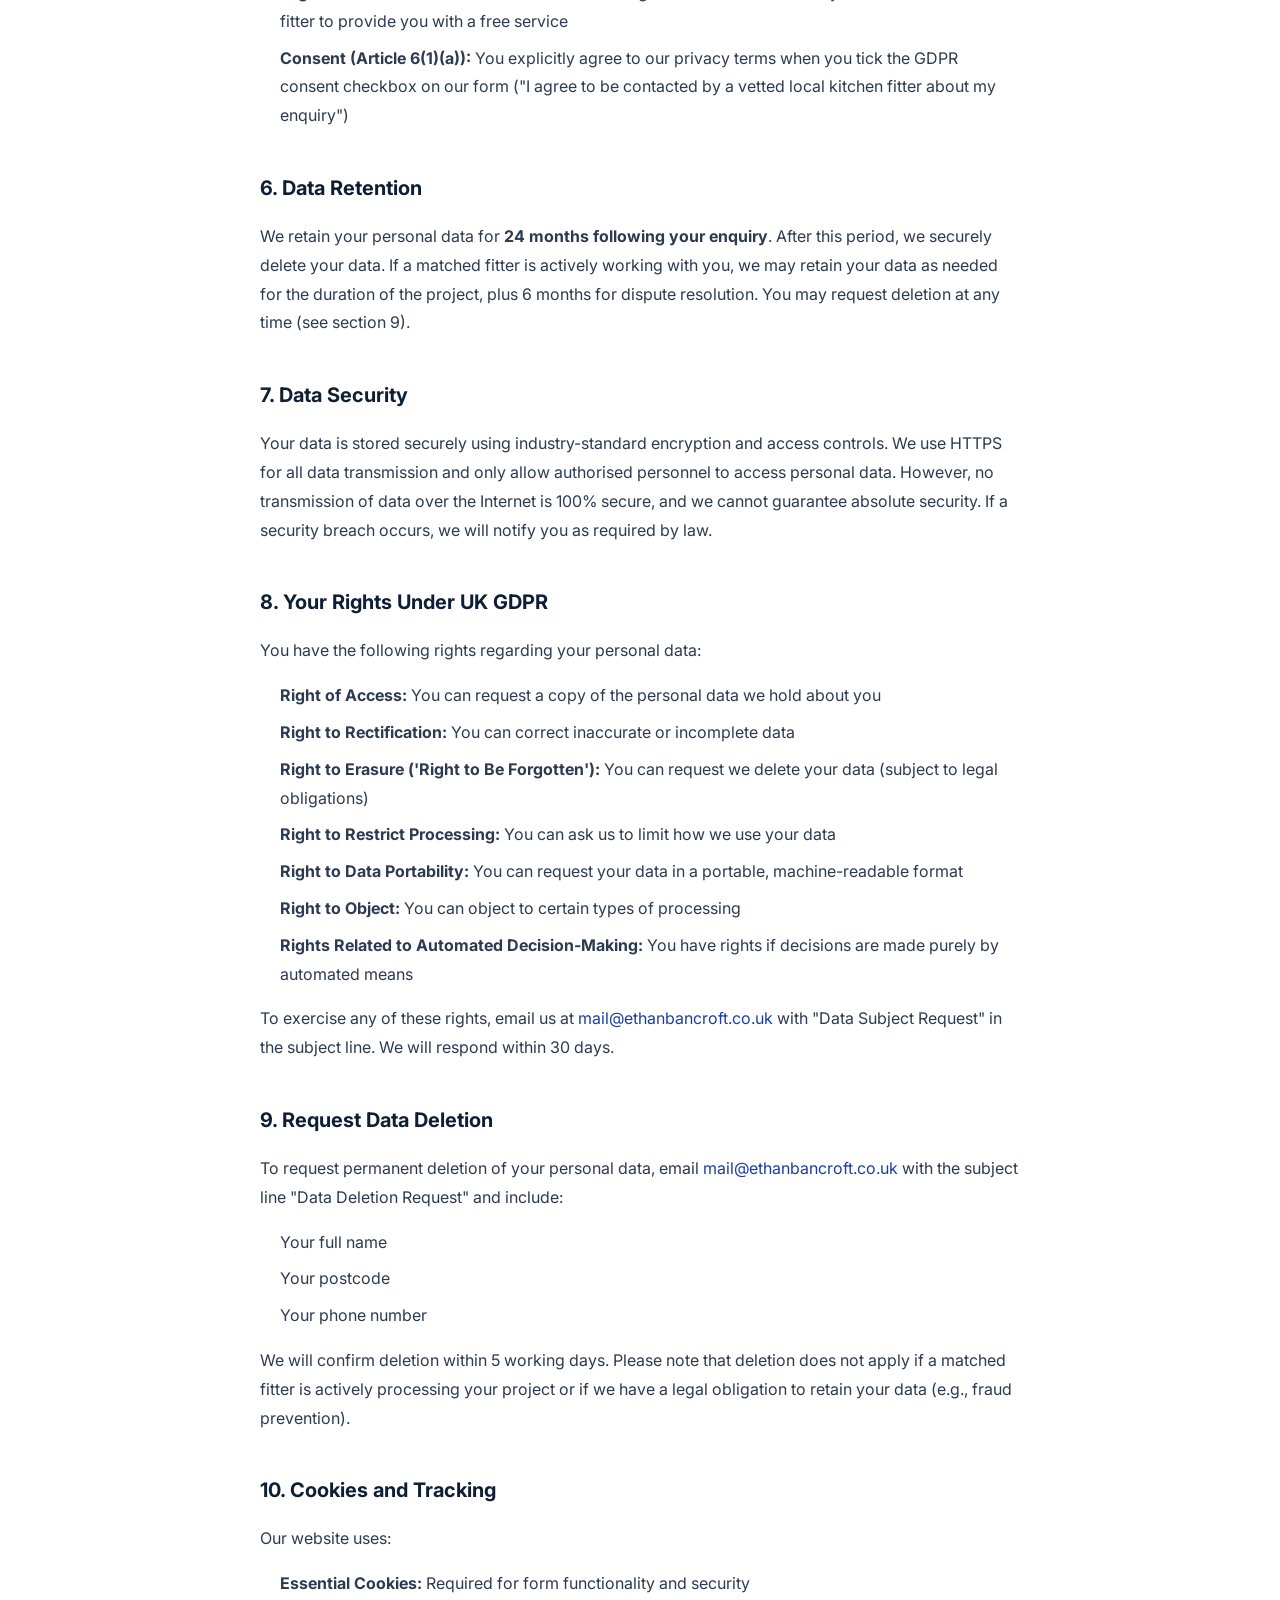
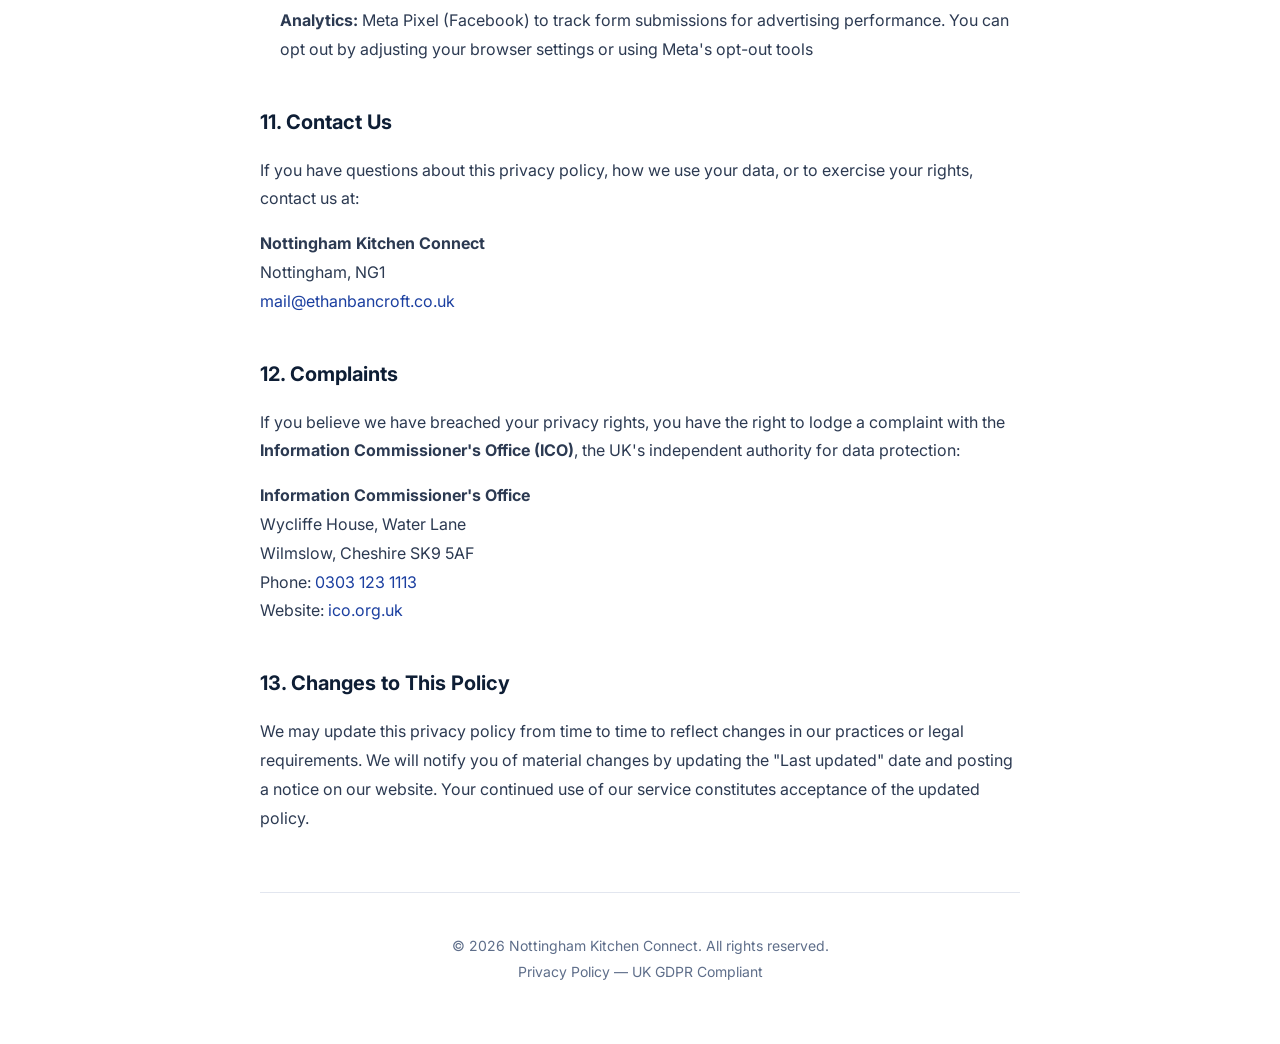
==== commit 4e99102e: "redeploy" ====
--- a/privacy-policy/index.html
+++ b/privacy-policy/index.html
@@ -119,7 +119,7 @@
       </ul>
 
       <h2>6. Data Retention</h2>
-      <p>We retain your personal data for <strong>12 months following your enquiry</strong>. After this period, we securely delete your data. If a matched fitter is actively working with you, we may retain your data as needed for the duration of the project, plus 6 months for dispute resolution. You may request deletion at any time (see section 9).</p>
+      <p>We retain your personal data for <strong>24 months following your enquiry</strong>. After this period, we securely delete your data. If a matched fitter is actively working with you, we may retain your data as needed for the duration of the project, plus 6 months for dispute resolution. You may request deletion at any time (see section 9).</p>
 
       <h2>7. Data Security</h2>
       <p>Your data is stored securely using industry-standard encryption and access controls. We use HTTPS for all data transmission and only allow authorised personnel to access personal data. However, no transmission of data over the Internet is 100% secure, and we cannot guarantee absolute security. If a security breach occurs, we will notify you as required by law.</p>
